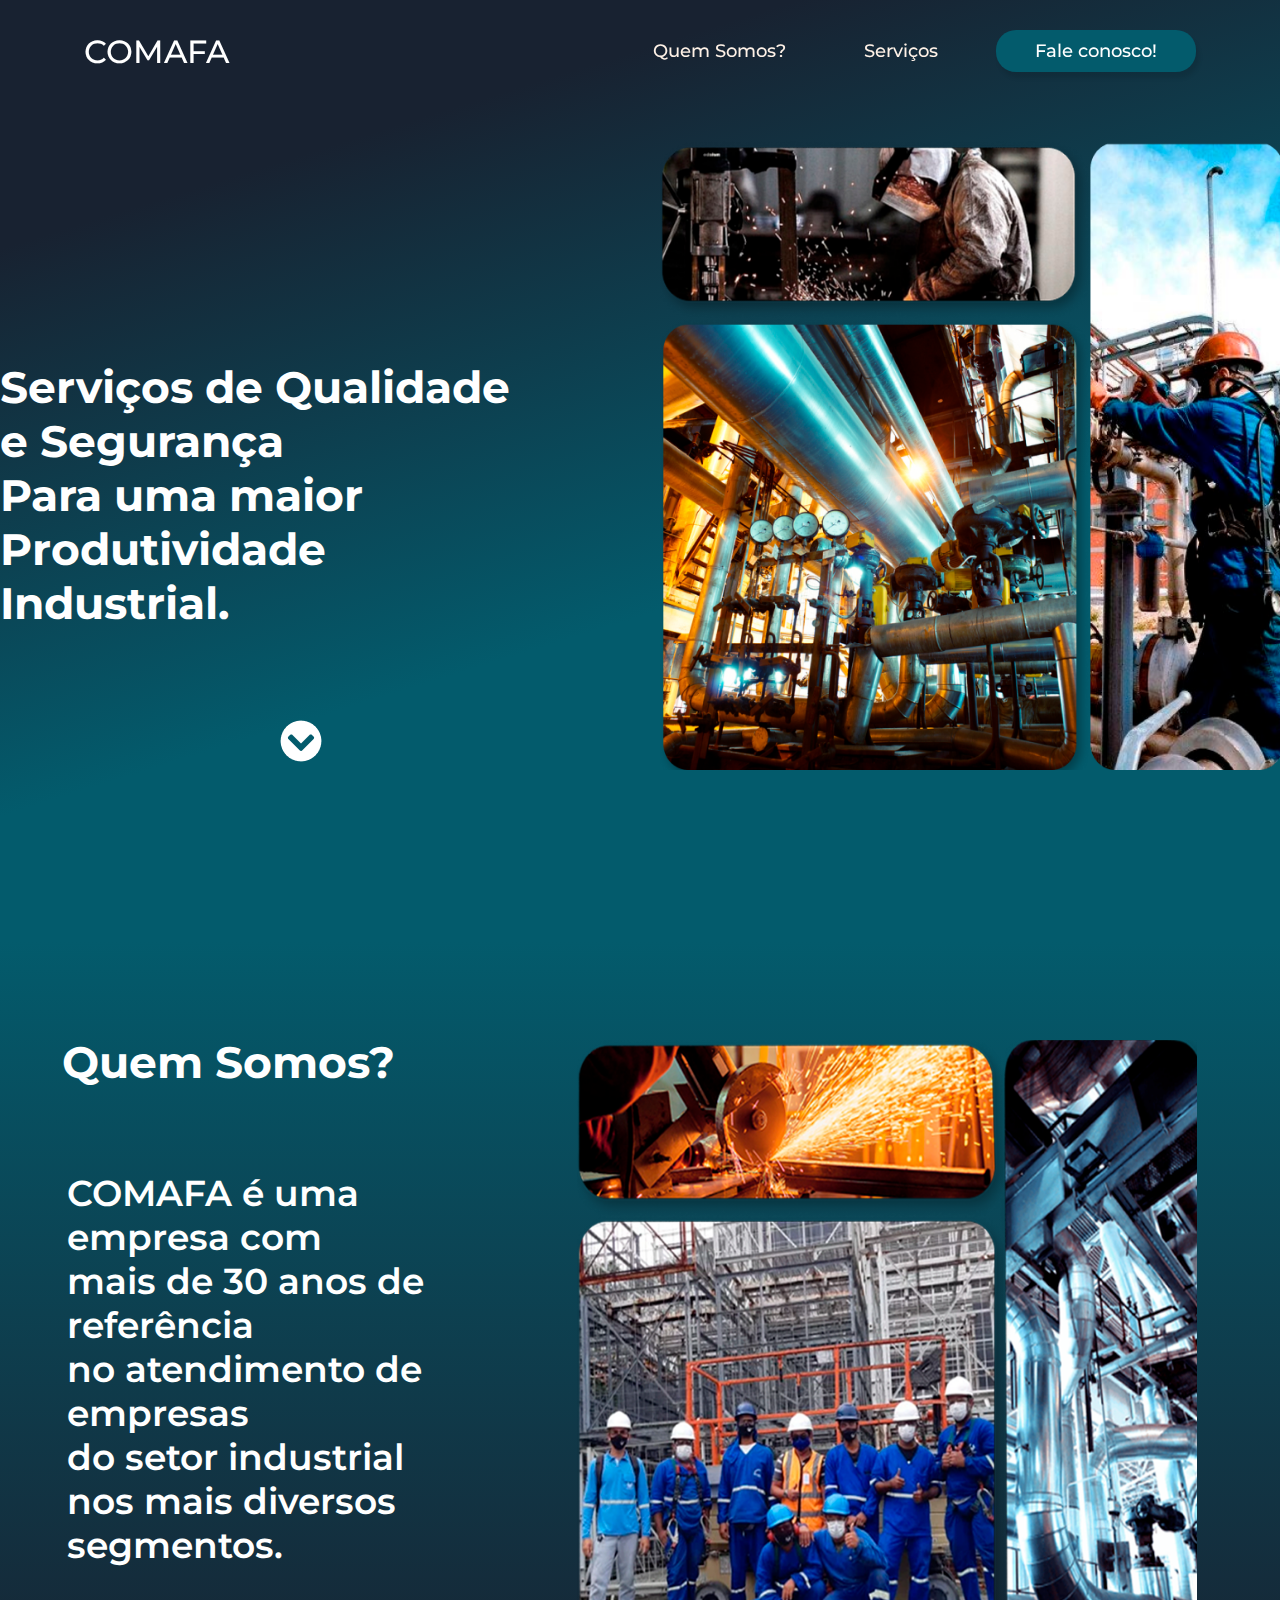
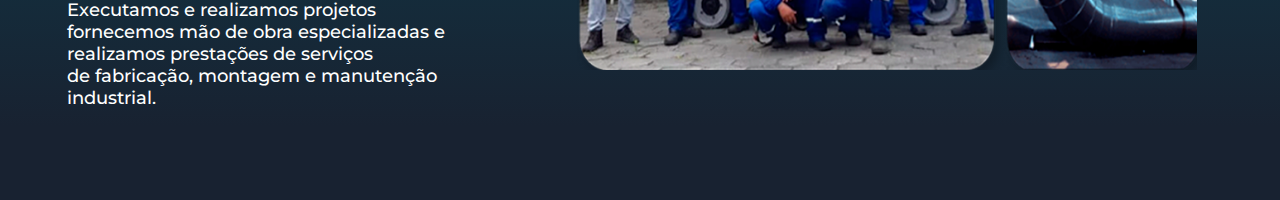
==== index.html @ ec09fdca "Commit Inicial" ====
<!DOCTYPE html>
<html lang="pt-Br">

<head>
  <title>COMAFA</title>
  <meta charset="utf-8">
  <link rel="apple-touch-icon" sizes="180x180" href="FOTO/apple-touch-icon.png">
  <link rel="icon" type="image/png" sizes="32x32" href="FOTO/favicon-32x32.png">
  <link rel="icon" type="image/png" sizes="16x16" href="FOTO/favicon-16x16.png">
  <link rel="manifest" href="FOTO/site.webmanifest">
  <meta charset="utf-8">
  <meta name="viewport" content="width=device-width, initial-scale=1">
  <link rel="stylesheet" type="text/css" href="style.css">
</head>

<body>
  <header class="cabecalho">
    <h2 class="cabecalho-nome">COMAFA</h2>
    <nav class="cabecalho-menu">
      <a class="cabecalho-menu-item">Quem Somos?</a>
      <a class="cabecalho-menu-item">Serviços</a>
      <a class="cabecalho-menu-item-conosco">Fale conosco!</a>
    </nav>
  </header>
  <main class="conteudo">

    <section class="conteudo-principal">

      <div class="conteudo-principal-escrito>">

        <h1 class="conteudo-principal-titulo">
          Serviços de Qualidade<br> e Segurança<br>Para uma maior<br>
          Produtividade Industrial.
        </h1>
          
          <a href="#section-02"><img class="botao" src="botão/chevron-circle-down-solid 1.png"/></a>

      </div>

      <img class="conteudo-principal-img" src="FOTO/banner/foto1.png" alt="...">
    
    </section>

    <section id="section-02">
     <div class="conteudo-principal-escrito">
       <h1 class="conteudo-principal-titulo2"> Quem Somos?</h1>
       <br>
       <h2 class="conteudo-pricipal-subtitulo"> COMAFA é uma empresa com <br>mais de 30 anos de referência<br> no atendimento de empresas 
         <br>do setor industrial nos mais diversos segmentos. </h2>
         
         <h3 class="conteudo-pricipal-subtitulo2">Executamos e realizamos projetos
          <br>fornecemos mão de obra especializadas e
          <br> realizamos prestações de serviços<br>
          de fabricação, montagem e manutenção industrial.</h3>
     </div>
       <img class="conteudo-principal-img2" src="FOTO/banner/foto2.png" alt="...">
    </section>

    <section>
      
    </section>

  </main>
</body>

</html>
---- style.css ----
@import url('https://fonts.googleapis.com/css2?family=Montserrat:wght@400;500;600;700&display=swap');

*{
    margin: 0;
    padding: 0;
    box-sizing: border-box;
    text-decoration: none;
}

body, html{
    font-size: 100%;
    scroll-behavior: smooth;
}

.cabecalho{
    width: 100%;
    display: flex;
    flex-direction: row;
    align-items: center;
    justify-content: space-between;
    padding: 20px 5%;
    position:fixed;
    white-space: nowrap;
    
}

.cabecalho-nome{
    font-family: 'Montserrat', sans-serif;
    color: #FFFFFF;
    font-weight: 500;
    font-size: 32px;
    padding: 10px 20px;
}

.cabecalho-menu{
    display: flex;
    gap: 38px;
    padding: 10px 20px;
}

.cabecalho-menu-item{
    font-family: 'Montserrat', sans-serif;
    color: #fff2e7;
    font-weight: 500;
    font-size: 18px;
    padding: 10px 20px;
}

.cabecalho-menu-item-conosco{
    font-family: 'Montserrat', sans-serif;
    color: #FFFFFF;
    font-weight: 500;
    font-size: 18px;
    text-align: center;
    border-radius: 20px;
    background-color: #035B6C;
    width: 200px;
    padding: 10px 20px;
    box-shadow: 3px 6px 4px rgba(0, 0, 0, 0.10);
}

/* .conteudo{
    margin-bottom: 48px;
} */

.conteudo-principal{
    display: flex;
    height: 100vh;
    flex-direction: row;
    justify-content: space-evenly;
    background: linear-gradient(162.69deg, #182231 19.14%, #035B6C 62.86%);
    background-size: cover;
}

.conteudo-principal-escrito{
    display: flex;
    height: 100vh;
    flex-direction: column;
    gap: 32px;
}

.conteudo-principal-titulo{
    font-family: 'Montserrat', sans-serif;
    font-weight: 700;
    font-size: 44px;
    color: #FFFFFF;
    margin-top: 40vh;
}

.conteudo-principal-titulo2{
    font-family: 'Montserrat', sans-serif;
    font-weight: 700;
    font-size: 44px;
    color: #FFFFFF;
    margin-top: 15vh;
    margin-left: 13%;
}

.conteudo-pricipal-subtitulo{
    font-family: 'Montserrat', sans-serif;
    font-weight: 600;
    font-size: 36px;
    color: #FFFFFF;
    margin-left: 14%;
}

.conteudo-pricipal-subtitulo2{
    font-family: 'Montserrat', sans-serif;
    font-weight: 500;
    font-size: 18px;
    color: #FFFFFF;
    margin-left: 14%;
}

.conteudo-principal-img{
    width: 80vh;
    height: 70vh;
    padding-left: 100px;
    margin-top: 140px;
}

.conteudo-principal-img2{
    width: 80vh;
    height: 70vh;
    padding-left: 100px;
    margin-top: 140px;
    margin-right: 6.5%;
}

.botao{
    width: 42px;
    height: 42px;
    margin: 10vh 50%;

}

#section-02{
    background: linear-gradient(180deg, #035B6C 4.58%, #182231 91.79%);
    background-repeat: no-repeat;
    background-size: cover;
    height: 100vh;
    display: flex;
    flex-direction: row;
    justify-content: space-between;
}



/* \\500
600

700
700\\ */
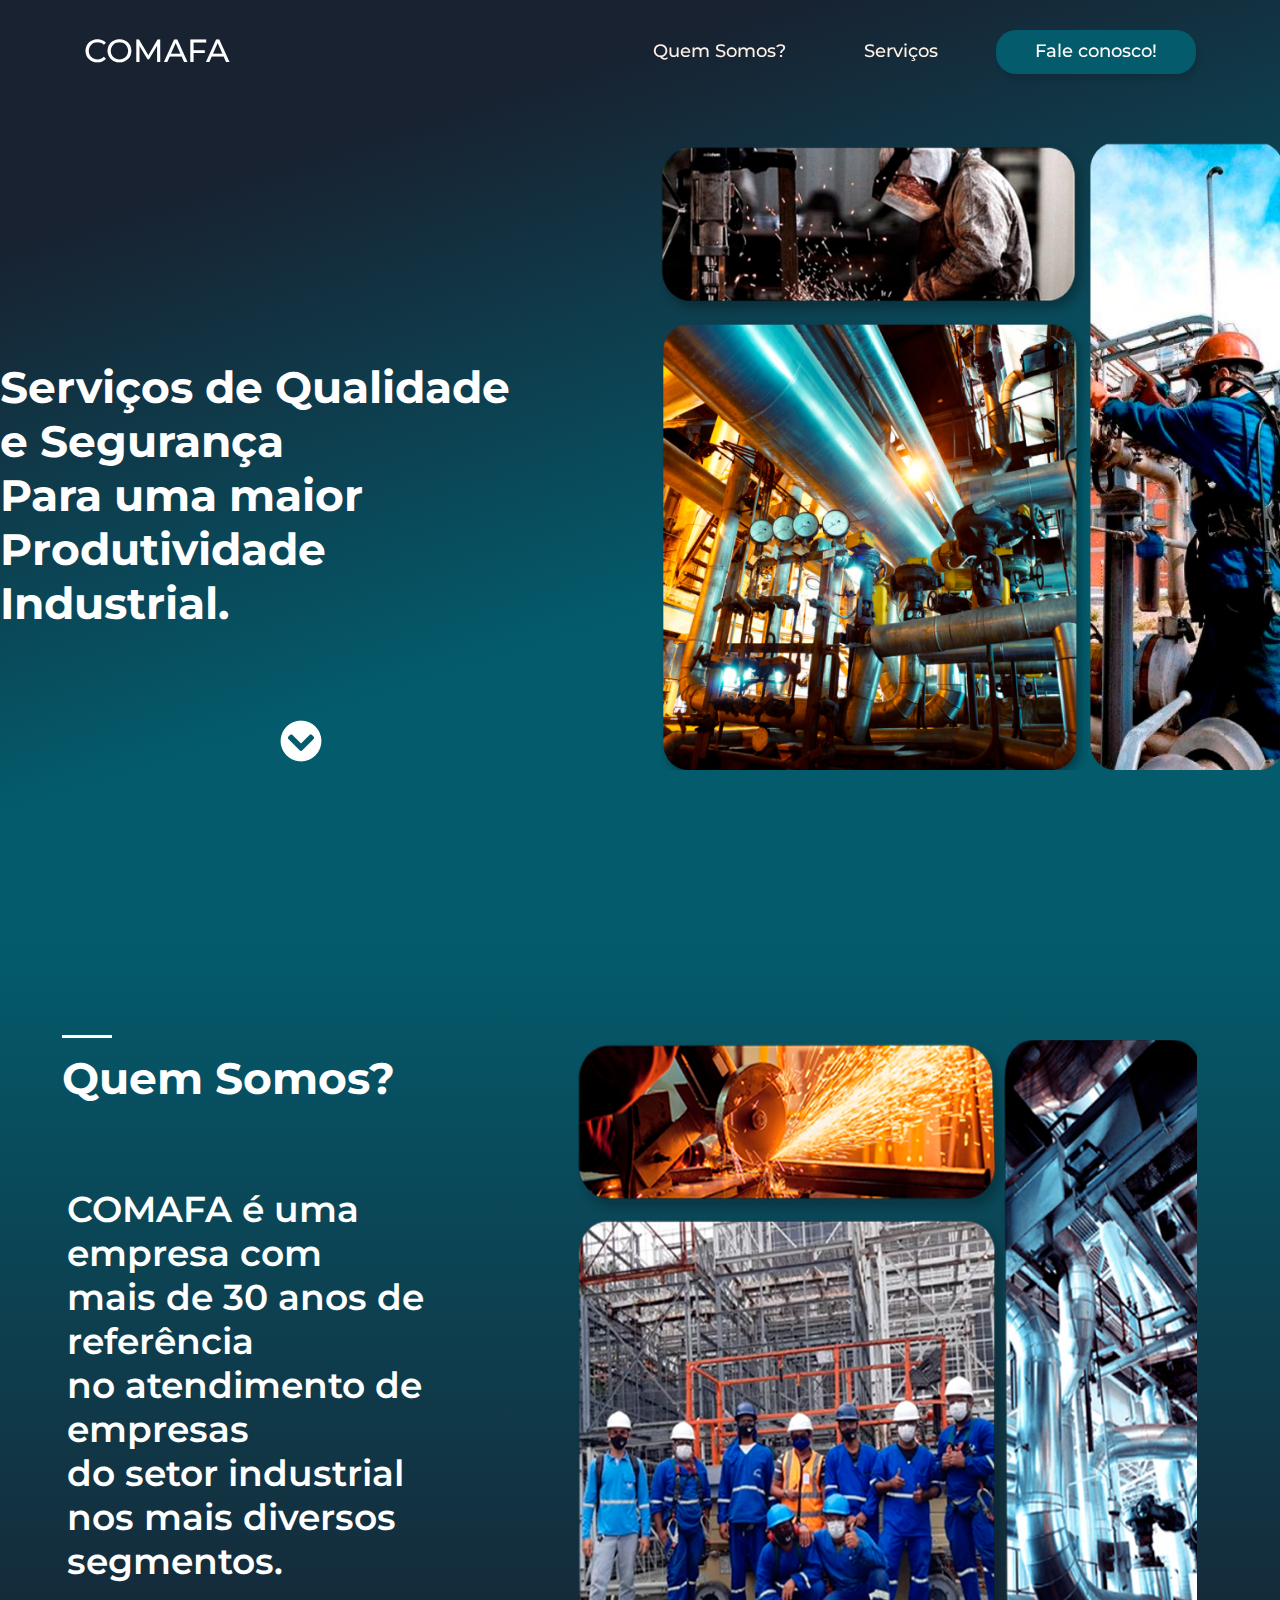
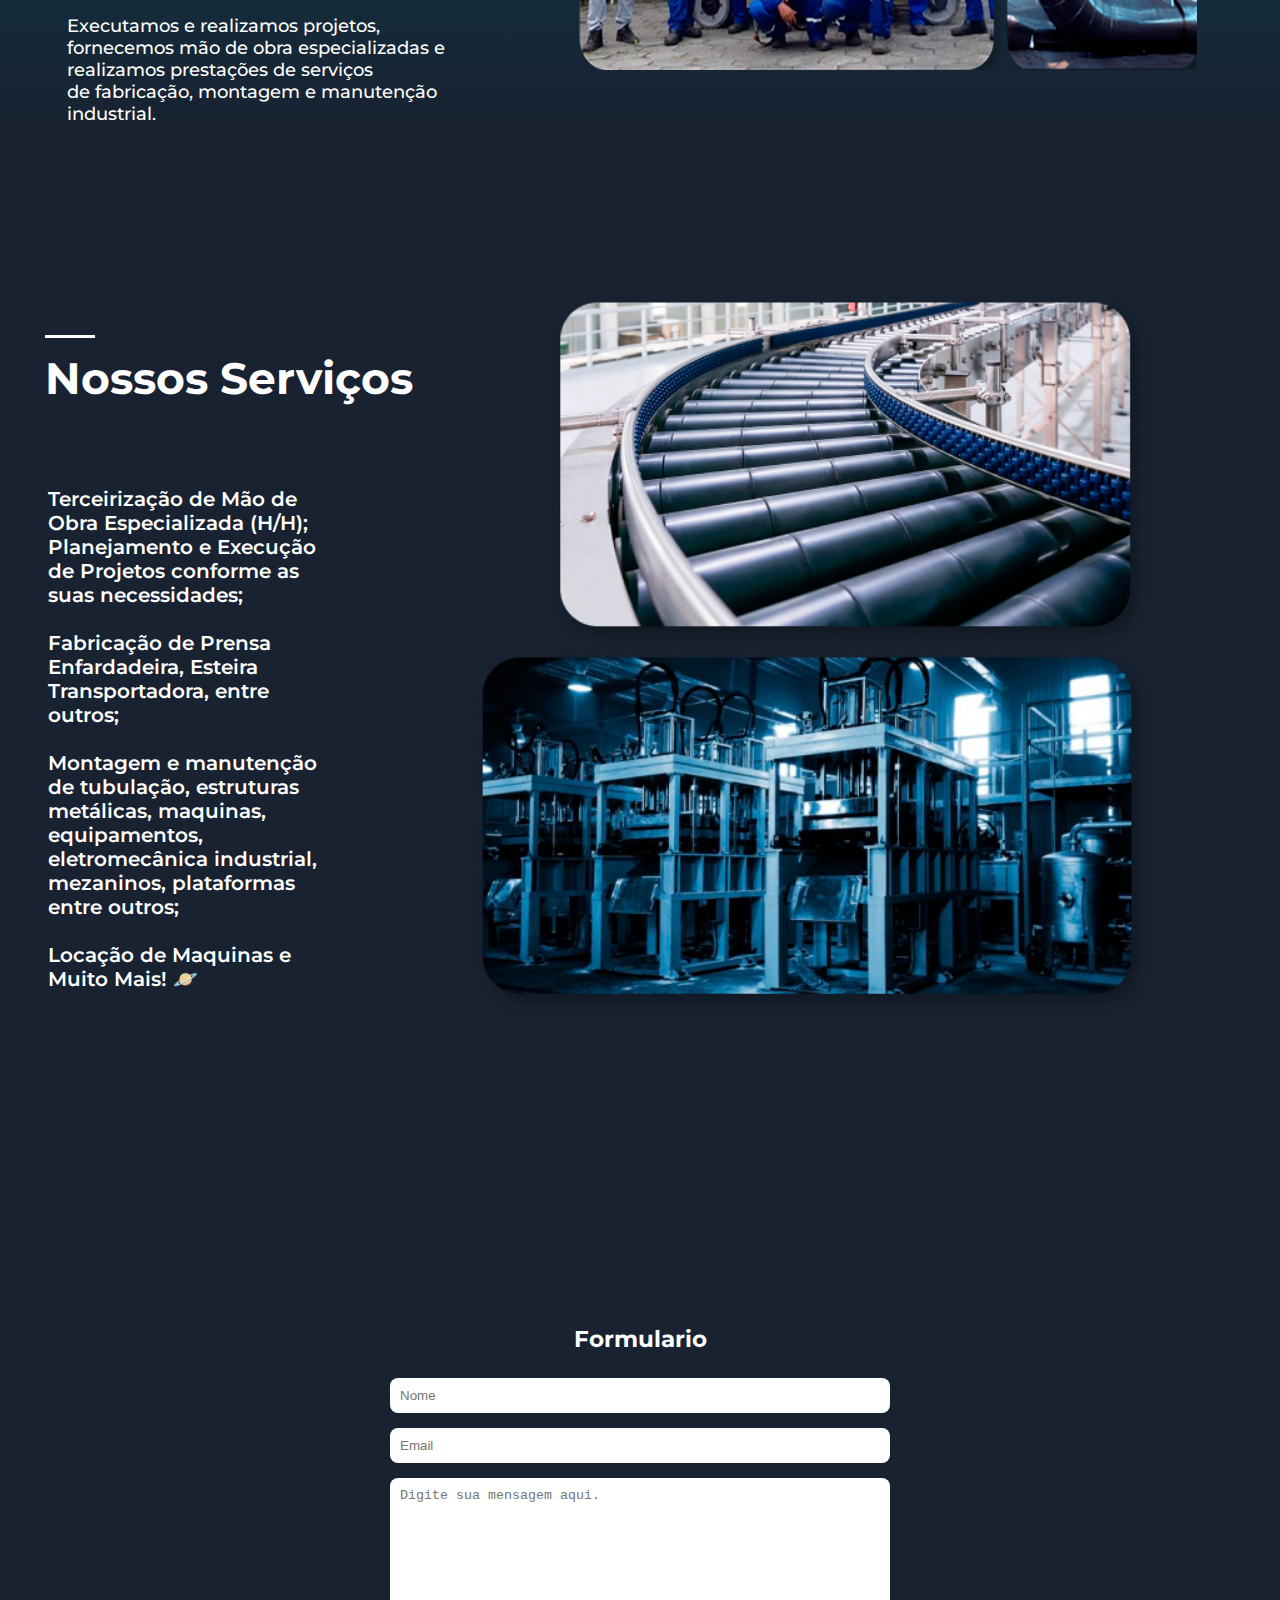
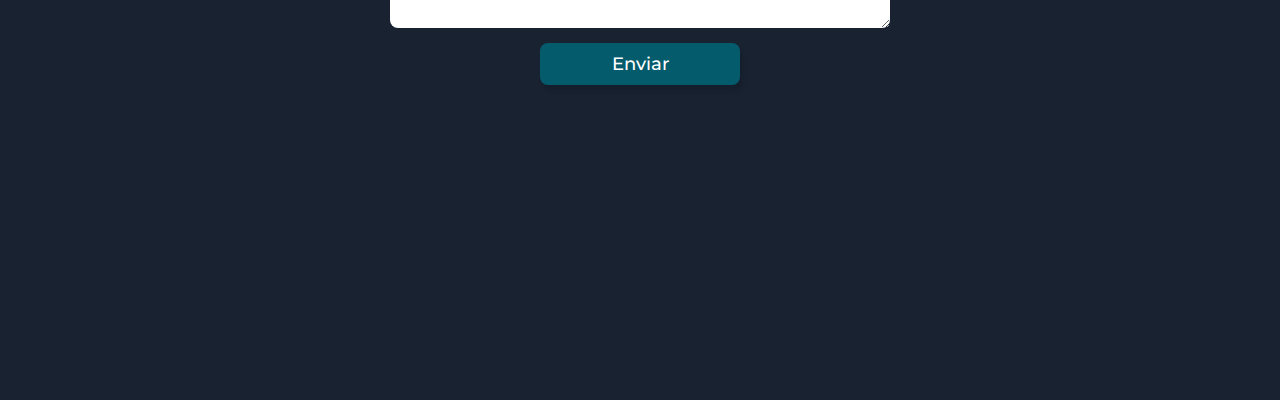
==== commit 66771023: "Botões Alterados" ====
--- a/index.html
+++ b/index.html
@@ -2,65 +2,93 @@
 <html lang="pt-Br">
 
 <head>
-  <title>COMAFA</title>
-  <meta charset="utf-8">
-  <link rel="apple-touch-icon" sizes="180x180" href="FOTO/apple-touch-icon.png">
-  <link rel="icon" type="image/png" sizes="32x32" href="FOTO/favicon-32x32.png">
-  <link rel="icon" type="image/png" sizes="16x16" href="FOTO/favicon-16x16.png">
-  <link rel="manifest" href="FOTO/site.webmanifest">
-  <meta charset="utf-8">
-  <meta name="viewport" content="width=device-width, initial-scale=1">
-  <link rel="stylesheet" type="text/css" href="style.css">
+    <title>COMAFA</title>
+    <meta charset="utf-8">
+    <link rel="apple-touch-icon" sizes="180x180" href="FOTO/apple-touch-icon.png">
+    <link rel="icon" type="image/png" sizes="32x32" href="FOTO/favicon-32x32.png">
+    <link rel="icon" type="image/png" sizes="16x16" href="FOTO/favicon-16x16.png">
+    <link rel="manifest" href="FOTO/site.webmanifest">
+    <meta charset="utf-8">
+    <meta name="viewport" content="width=device-width, initial-scale=1">
+    <link rel="stylesheet" type="text/css" href="style.css">
 </head>
 
 <body>
-  <header class="cabecalho">
-    <h2 class="cabecalho-nome">COMAFA</h2>
-    <nav class="cabecalho-menu">
-      <a class="cabecalho-menu-item">Quem Somos?</a>
-      <a class="cabecalho-menu-item">Serviços</a>
-      <a class="cabecalho-menu-item-conosco">Fale conosco!</a>
-    </nav>
-  </header>
-  <main class="conteudo">
+    <header class="cabecalho">
+        <a href="#conteudo-principal">
+            <h2 class="cabecalho-nome">COMAFA</h2>
+        </a>
+        <nav class="cabecalho-menu">
+            <a class="cabecalho-menu-item" href="#section-02">Quem Somos?</a>
+            <a class="cabecalho-menu-item" href="#section-03">Serviços</a>
+            <a class="cabecalho-menu-item-conosco" href="#section-04">Fale conosco!</a>
+        </nav>
+    </header>
+    <main class="conteudo">
 
-    <section class="conteudo-principal">
+        <section id="conteudo-principal">
 
-      <div class="conteudo-principal-escrito>">
+            <div class="conteudo-principal-escrito>">
 
-        <h1 class="conteudo-principal-titulo">
-          Serviços de Qualidade<br> e Segurança<br>Para uma maior<br>
-          Produtividade Industrial.
-        </h1>
-          
-          <a href="#section-02"><img class="botao" src="botão/chevron-circle-down-solid 1.png"/></a>
+                <h1 class="conteudo-principal-titulo">
+                    Serviços de Qualidade<br> e Segurança<br>Para uma maior<br> Produtividade Industrial.
+                </h1>
 
-      </div>
+                <a href="#section-02"><img class="botao" src="botão/chevron-circle-down-solid 1.png" /></a>
 
-      <img class="conteudo-principal-img" src="FOTO/banner/foto1.png" alt="...">
-    
-    </section>
+            </div>
 
-    <section id="section-02">
-     <div class="conteudo-principal-escrito">
-       <h1 class="conteudo-principal-titulo2"> Quem Somos?</h1>
-       <br>
-       <h2 class="conteudo-pricipal-subtitulo"> COMAFA é uma empresa com <br>mais de 30 anos de referência<br> no atendimento de empresas 
-         <br>do setor industrial nos mais diversos segmentos. </h2>
-         
-         <h3 class="conteudo-pricipal-subtitulo2">Executamos e realizamos projetos
-          <br>fornecemos mão de obra especializadas e
-          <br> realizamos prestações de serviços<br>
-          de fabricação, montagem e manutenção industrial.</h3>
-     </div>
-       <img class="conteudo-principal-img2" src="FOTO/banner/foto2.png" alt="...">
-    </section>
+            <img class="conteudo-principal-img" src="FOTO/banner/foto1.png" alt="...">
 
-    <section>
-      
-    </section>
+        </section>
 
-  </main>
+        <section id="section-02">
+            <div class="conteudo-principal-escrito">
+                <h1 class="conteudo-principal-titulo2"> Quem Somos?</h1>
+                <br>
+                <h2 class="conteudo-pricipal-subtitulo"> COMAFA é uma empresa com <br>mais de 30 anos de referência<br> no atendimento de empresas
+                    <br>do setor industrial nos mais diversos segmentos.
+                </h2>
+
+                <h3 class="conteudo-pricipal-subtitulo2">Executamos e realizamos projetos,
+                    <br>fornecemos mão de obra especializadas e
+                    <br> realizamos prestações de serviços<br> de fabricação, montagem e manutenção industrial.
+                </h3>
+
+                <!-- <a href="#section-03"><img class="botao" src="botão/chevron-circle-down-solid 1.png"  ></a> -->
+            </div>
+            <img class="conteudo-principal-img2" src="FOTO/banner/foto2.png" alt="...">
+        </section>
+
+        <section id="section-03">
+            <div class="conteudo-principal-escrito">
+                <h1 class="conteudo-principal-titulo2">Nossos Serviços</h1>
+                <br>
+                <h2 class="conteudo-principal-subtitulo3">Terceirização de Mão de Obra Especializada (H/H); Planejamento e Execução de Projetos conforme as suas necessidades;<br>
+                    <br> Fabricação de Prensa Enfardadeira, Esteira Transportadora, entre outros;<br>
+                    <br> Montagem e manutenção de tubulação, estruturas metálicas, maquinas, equipamentos, eletromecânica industrial, mezaninos, plataformas entre outros;<br>
+                    <br> Locação de Maquinas e Muito Mais! 🪐
+                </h2>
+            </div>
+            <img class="conteudo-principal-img3" src="FOTO/banner/foto3.png" alt="...">
+        </section>
+
+        <section id="section-04">
+
+            <div class="contato">
+                <h3 class="formu">Formulario</h3>
+                <form class="form" method="POST" action="/.email.php">
+                    <input class="field" name="name" placeholder="Nome">
+                    <input class="field" name="email" placeholder="Email">
+                    <textarea class="field" name="mesage" placeholder="Digite sua mensagem aqui."></textarea>
+                    <input class="field cabecalho-menu-item-conosco" style="align-self: center;" type="submit" value="Enviar">
+
+                </form>
+            </div>
+
+        </section>
+
+    </main>
 </body>
 
 </html>--- a/style.css
+++ b/style.css
@@ -1,52 +1,56 @@
 @import url('https://fonts.googleapis.com/css2?family=Montserrat:wght@400;500;600;700&display=swap');
-
-*{
+* {
     margin: 0;
     padding: 0;
     box-sizing: border-box;
     text-decoration: none;
 }
 
-body, html{
+body,
+html {
     font-size: 100%;
     scroll-behavior: smooth;
 }
 
-.cabecalho{
+.cabecalho {
     width: 100%;
     display: flex;
     flex-direction: row;
     align-items: center;
     justify-content: space-between;
     padding: 20px 5%;
-    position:fixed;
+    position: fixed;
     white-space: nowrap;
-    
-}
-
-.cabecalho-nome{
+}
+
+.cabecalho-nome {
     font-family: 'Montserrat', sans-serif;
     color: #FFFFFF;
     font-weight: 500;
     font-size: 32px;
     padding: 10px 20px;
-}
-
-.cabecalho-menu{
+    cursor: pointer;
+}
+
+.cabecalho-menu {
     display: flex;
     gap: 38px;
     padding: 10px 20px;
-}
-
-.cabecalho-menu-item{
+    cursor: pointer;
+}
+
+.cabecalho-menu-item {
     font-family: 'Montserrat', sans-serif;
     color: #fff2e7;
     font-weight: 500;
     font-size: 18px;
     padding: 10px 20px;
-}
-
-.cabecalho-menu-item-conosco{
+    transition: 0.3s ease 0s;
+    cursor: pointer;
+    text-decoration: none;
+}
+
+.cabecalho-menu-item-conosco {
     font-family: 'Montserrat', sans-serif;
     color: #FFFFFF;
     font-weight: 500;
@@ -56,14 +60,43 @@
     background-color: #035B6C;
     width: 200px;
     padding: 10px 20px;
-    box-shadow: 3px 6px 4px rgba(0, 0, 0, 0.10);
-}
-
-/* .conteudo{
-    margin-bottom: 48px;
-} */
-
-.conteudo-principal{
+    box-shadow: 3px 6px 4px rgba(0, 0, 0, 0.1);
+    transition: all .35s ease;
+}
+
+.cabecalho-menu-item-conosco:hover {
+    background-color: #2e778d;
+    box-shadow: 3px 0px 4px rgba(255, 255, 255, 0.1);
+    transition: 0.3s ease 0s;
+}
+
+.cabecalho-menu-item::after {
+    content: '';
+    width: 0px;
+    height: 1.5px;
+    display: block;
+    background: #f5f5f5;
+    transition: 300ms;
+}
+
+.cabecalho-menu-item:hover::after {
+    width: 100%;
+}
+
+.cabecalho-nome::after {
+    content: '';
+    width: 0px;
+    height: 2px;
+    display: block;
+    background: #f5f5f5;
+    transition: 300ms;
+}
+
+.cabecalho-nome:hover::after {
+    width: 100%;
+}
+
+#conteudo-principal {
     display: flex;
     height: 100vh;
     flex-direction: row;
@@ -72,14 +105,14 @@
     background-size: cover;
 }
 
-.conteudo-principal-escrito{
+.conteudo-principal-escrito {
     display: flex;
     height: 100vh;
     flex-direction: column;
     gap: 32px;
 }
 
-.conteudo-principal-titulo{
+.conteudo-principal-titulo {
     font-family: 'Montserrat', sans-serif;
     font-weight: 700;
     font-size: 44px;
@@ -87,16 +120,20 @@
     margin-top: 40vh;
 }
 
-.conteudo-principal-titulo2{
+.conteudo-principal-titulo2 {
     font-family: 'Montserrat', sans-serif;
     font-weight: 700;
     font-size: 44px;
     color: #FFFFFF;
     margin-top: 15vh;
     margin-left: 13%;
-}
-
-.conteudo-pricipal-subtitulo{
+    border-top: 3.5px solid #FFFFFF;
+    width: 50px;
+    white-space: nowrap;
+    padding-top: 13px;
+}
+
+.conteudo-pricipal-subtitulo {
     font-family: 'Montserrat', sans-serif;
     font-weight: 600;
     font-size: 36px;
@@ -104,7 +141,7 @@
     margin-left: 14%;
 }
 
-.conteudo-pricipal-subtitulo2{
+.conteudo-pricipal-subtitulo2 {
     font-family: 'Montserrat', sans-serif;
     font-weight: 500;
     font-size: 18px;
@@ -112,14 +149,14 @@
     margin-left: 14%;
 }
 
-.conteudo-principal-img{
+.conteudo-principal-img {
     width: 80vh;
     height: 70vh;
     padding-left: 100px;
     margin-top: 140px;
 }
 
-.conteudo-principal-img2{
+.conteudo-principal-img2 {
     width: 80vh;
     height: 70vh;
     padding-left: 100px;
@@ -127,14 +164,13 @@
     margin-right: 6.5%;
 }
 
-.botao{
+.botao {
     width: 42px;
     height: 42px;
     margin: 10vh 50%;
-
-}
-
-#section-02{
+}
+
+#section-02 {
     background: linear-gradient(180deg, #035B6C 4.58%, #182231 91.79%);
     background-repeat: no-repeat;
     background-size: cover;
@@ -144,10 +180,78 @@
     justify-content: space-between;
 }
 
-
-
-/* \\500
-600
-
-700
-700\\ */
+#section-03 {
+    background-color: #182231;
+    background-repeat: no-repeat;
+    background-size: cover;
+    height: 100vh;
+    display: flex;
+    flex-direction: row;
+    justify-content: space-between;
+}
+
+.conteudo-principal-img3 {
+    display: flex;
+}
+
+.conteudo-principal-subtitulo3 {
+    font-family: 'Montserrat', sans-serif;
+    font-weight: 600;
+    font-size: 20px;
+    color: #FFFFFF;
+    margin-left: 14%;
+    gap: px;
+}
+
+#section-04 {
+    height: 100vh;
+    font-family: 'Montserrat', sans-serif;
+    font-weight: 600;
+    font-size: 20px;
+    color: #FFFFFF;
+    background-color: #182231;
+    background-repeat: no-repeat;
+    background-size: cover;
+    display: flex;
+    justify-content: center;
+    padding: 150px;
+}
+
+.contato {
+    width: 100%;
+    max-width: 500px;
+    margin: 5% 0px;
+}
+
+.formu {
+    display: flex;
+    justify-content: center;
+    padding: 5% 0px;
+}
+
+.form {
+    display: flex;
+    flex-direction: column;
+}
+
+.field {
+    padding: 10px;
+    margin-bottom: 15px;
+    border: none;
+    /*1px solid #DDD; */
+    border-radius: 8px;
+    font-family: 'Montserrat', sans-serif 16px;
+}
+
+textarea {
+    height: 150px;
+    border: 1px solid #DDD;
+    border-radius: 5px;
+    font-family: 'Montserrat', sans-serif 16px;
+}
+
+@media screen and (max-width: 1600mpx) {}
+
+@media screen and (max-width: 600px) {}
+
+@media screen and (max-width: 400px) {}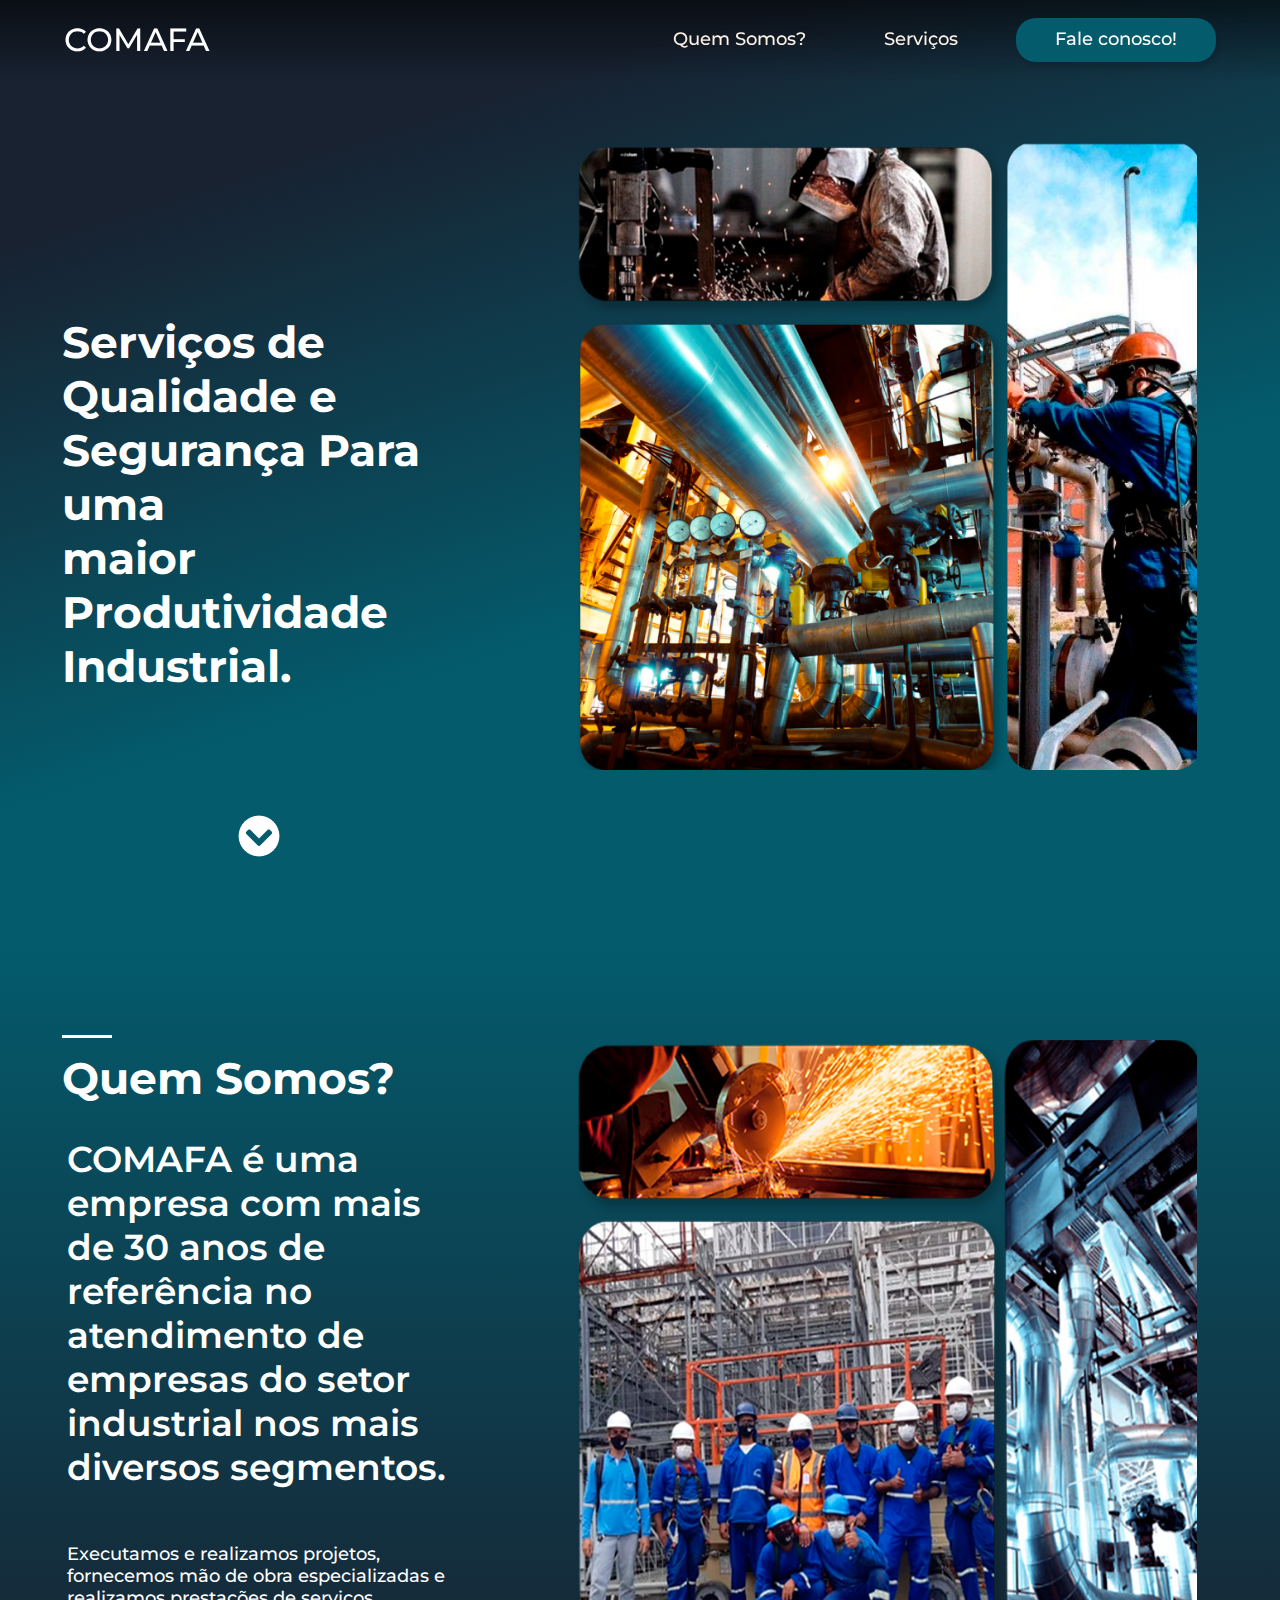
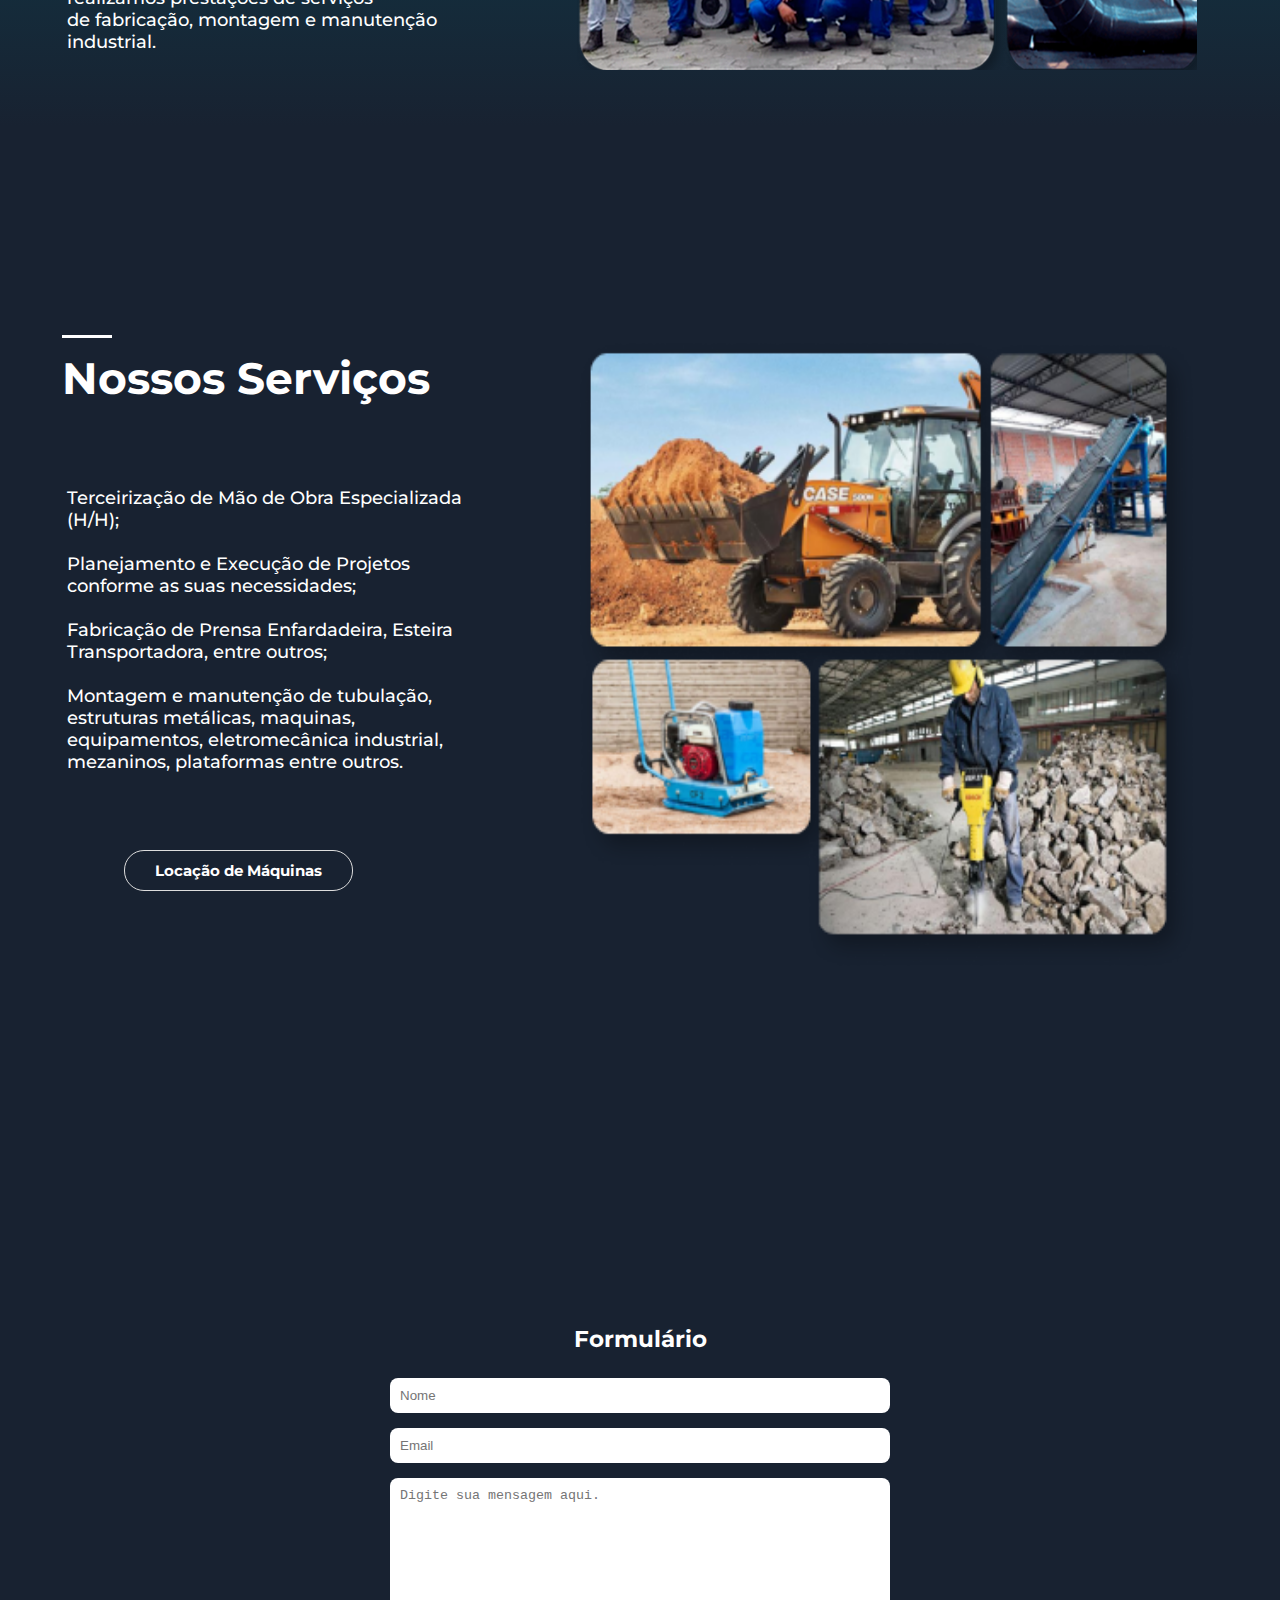
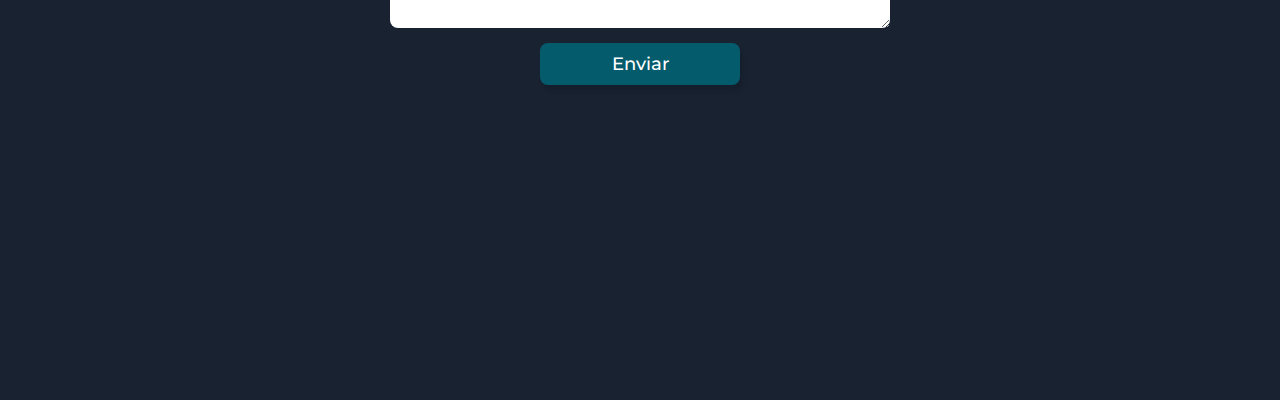
==== commit cf0cb4de: "adesão de parte da responsividade" ====
--- a/index.html
+++ b/index.html
@@ -22,66 +22,99 @@
             <a class="cabecalho-menu-item" href="#section-02">Quem Somos?</a>
             <a class="cabecalho-menu-item" href="#section-03">Serviços</a>
             <a class="cabecalho-menu-item-conosco" href="#section-04">Fale conosco!</a>
+
+            <div id="mySidenav" class="sidenav">
+                <a href="javascript:void(0)" class="closebtn" onclick="closeNav()">&times;</a>
+                <a href="#section-02" onclick="closeNav()">Quem Somos?</a>
+                <a href="#section-03" onclick="closeNav()">Serviços</a>
+                <a href="#" onclick="closeNav()">Clientes</a>
+                <a href="#section-04" onclick="closeNav()">Fale conosco!</a>
+            </div>
+
+            <div id="main">
+                <span style="font-size:30px;cursor:pointer" onclick="openNav()"><img src="FOTO/Menu-Icon.png" /></span>
+            </div>
+
+            <script>
+                function openNav() {
+                    document.getElementById("mySidenav").style.width = "250px";
+                    document.getElementById("main").style.marginRight = "0px";
+                }
+
+                function closeNav() {
+                    document.getElementById("mySidenav").style.width = "0";
+                    document.getElementById("main").style.marginRight = "0";
+                }
+            </script>
+
         </nav>
     </header>
     <main class="conteudo">
 
         <section id="conteudo-principal">
 
-            <div class="conteudo-principal-escrito>">
+            <div class="conteudo-principal-escrito">
 
-                <h1 class="conteudo-principal-titulo">
-                    Serviços de Qualidade<br> e Segurança<br>Para uma maior<br> Produtividade Industrial.
+                <h1 class="conteudo-principal-titulo ">
+                    Serviços de Qualidade e<br>Segurança Para uma<br>maior Produtividade Industrial.
                 </h1>
 
                 <a href="#section-02"><img class="botao" src="botão/chevron-circle-down-solid 1.png" /></a>
 
             </div>
 
-            <img class="conteudo-principal-img" src="FOTO/banner/foto1.png" alt="...">
+            <img class="conteudo-principal-img2" src="FOTO/banner/foto1.png" alt="...">
 
         </section>
 
         <section id="section-02">
             <div class="conteudo-principal-escrito">
-                <h1 class="conteudo-principal-titulo2"> Quem Somos?</h1>
-                <br>
-                <h2 class="conteudo-pricipal-subtitulo"> COMAFA é uma empresa com <br>mais de 30 anos de referência<br> no atendimento de empresas
-                    <br>do setor industrial nos mais diversos segmentos.
+
+                <h1 class="conteudo-principal-titulo conteudo-principal-titulo2"> Quem Somos?</h1>
+                
+                <h2 class="conteudo-pricipal-subtitulo"> COMAFA é uma empresa com mais de 30 anos de referência
+                    no atendimento de empresas
+                    do setor industrial nos mais diversos segmentos.
                 </h2>
 
-                <h3 class="conteudo-pricipal-subtitulo2">Executamos e realizamos projetos,
+                <h3 class="conteudo-pricipal-subtitulo2"><br>Executamos e realizamos projetos,
                     <br>fornecemos mão de obra especializadas e
                     <br> realizamos prestações de serviços<br> de fabricação, montagem e manutenção industrial.
                 </h3>
 
-                <!-- <a href="#section-03"><img class="botao" src="botão/chevron-circle-down-solid 1.png"  ></a> -->
             </div>
+
             <img class="conteudo-principal-img2" src="FOTO/banner/foto2.png" alt="...">
+
         </section>
 
         <section id="section-03">
             <div class="conteudo-principal-escrito">
-                <h1 class="conteudo-principal-titulo2">Nossos Serviços</h1>
+                <h1 class="conteudo-principal-titulo conteudo-principal-titulo2">Nossos Serviços</h1>
                 <br>
-                <h2 class="conteudo-principal-subtitulo3">Terceirização de Mão de Obra Especializada (H/H); Planejamento e Execução de Projetos conforme as suas necessidades;<br>
+                <h2 class="conteudo-pricipal-subtitulo2">Terceirização de Mão de Obra Especializada (H/H);<br>
+                    <br>Planejamento e Execução de Projetos conforme as suas necessidades;<br>
                     <br> Fabricação de Prensa Enfardadeira, Esteira Transportadora, entre outros;<br>
-                    <br> Montagem e manutenção de tubulação, estruturas metálicas, maquinas, equipamentos, eletromecânica industrial, mezaninos, plataformas entre outros;<br>
-                    <br> Locação de Maquinas e Muito Mais! 🪐
+                    <br> Montagem e manutenção de tubulação, estruturas metálicas, maquinas, equipamentos,
+                    eletromecânica industrial, mezaninos, plataformas entre outros.
                 </h2>
+
+                <a href="" class="botao-locacao"><h2>Locação de Máquinas</h2></a>
+
             </div>
-            <img class="conteudo-principal-img3" src="FOTO/banner/foto3.png" alt="...">
+            <img class="conteudo-principal-img3" src="FOTO/banner/foto4.png" alt="...">
         </section>
 
         <section id="section-04">
 
             <div class="contato">
-                <h3 class="formu">Formulario</h3>
+                <h3 class="formu">Formulário</h3>
                 <form class="form" method="POST" action="/.email.php">
                     <input class="field" name="name" placeholder="Nome">
                     <input class="field" name="email" placeholder="Email">
                     <textarea class="field" name="mesage" placeholder="Digite sua mensagem aqui."></textarea>
-                    <input class="field cabecalho-menu-item-conosco" style="align-self: center;" type="submit" value="Enviar">
+                    <input class="field cabecalho-menu-item-conosco" style="align-self: center; display: block;" type="submit"
+                        value="Enviar">
 
                 </form>
             </div>
--- a/style.css
+++ b/style.css
@@ -1,4 +1,5 @@
 @import url('https://fonts.googleapis.com/css2?family=Montserrat:wght@400;500;600;700&display=swap');
+
 * {
     margin: 0;
     padding: 0;
@@ -14,13 +15,16 @@
 
 .cabecalho {
     width: 100%;
+    height: 80px;
     display: flex;
     flex-direction: row;
     align-items: center;
     justify-content: space-between;
-    padding: 20px 5%;
+    padding: 0px 5%;
     position: fixed;
     white-space: nowrap;
+    backdrop-filter: blur(1.5px);
+    background: linear-gradient(rgba(0, 0, 0, 0.555), rgba(0, 0, 0, 0));
 }
 
 .cabecalho-nome {
@@ -28,230 +32,464 @@
     color: #FFFFFF;
     font-weight: 500;
     font-size: 32px;
-    padding: 10px 20px;
     cursor: pointer;
 }
 
-.cabecalho-menu {
-    display: flex;
-    gap: 38px;
-    padding: 10px 20px;
-    cursor: pointer;
+@media screen and (max-width: 1600px) {
+
+    #main, .sidenav {
+        display: none;
+    }
+
+    .cabecalho-menu {
+        display: flex;
+        gap: 38px;
+        padding: 10px 0px;
+        cursor: pointer;
+    }
+
+    .cabecalho-menu-item {
+        font-family: 'Montserrat', sans-serif;
+        color: #fff2e7;
+        font-weight: 500;
+        font-size: 18px;
+        padding: 10px 20px;
+        transition: 0.3s ease 0s;
+        cursor: pointer;
+        text-decoration: none;
+    }
+
+    .cabecalho-menu-item-conosco {
+        font-family: 'Montserrat', sans-serif;
+        color: #FFFFFF;
+        font-weight: 500;
+        font-size: 18px;
+        text-align: center;
+        border-radius: 20px;
+        background-color: #035B6C;
+        width: 200px;
+        padding: 10px 20px;
+        box-shadow: 3px 6px 4px rgba(0, 0, 0, 0.1);
+        transition: all .35s ease;
+    }
+
+    .cabecalho-menu-item-conosco:hover {
+        background-color: #2e778d;
+        box-shadow: 3px 0px 4px rgba(255, 255, 255, 0.1);
+        transition: 0.3s ease 0s;
+    }
+
+    .cabecalho-menu-item::after {
+        content: '';
+        width: 0px;
+        height: 1.5px;
+        display: block;
+        background: #f5f5f5;
+        transition: 300ms;
+    }
+
+    .cabecalho-menu-item:hover::after {
+        width: 100%;
+    }
+
+    .cabecalho-nome::after {
+        content: '';
+        width: 0px;
+        height: 2px;
+        display: block;
+        background: #f5f5f5;
+        transition: 300ms;
+    }
+
+    .cabecalho-nome:hover::after {
+        width: 100%;
+    }
+
+    #conteudo-principal {
+        display: flex;
+        height: 100vh;
+        flex-direction: row;
+        justify-content: space-evenly;
+        background: linear-gradient(162.69deg, #182231 19.14%, #035B6C 62.86%);
+        background-size: cover;
+    }
+
+    .conteudo-principal-escrito {
+        display: flex;
+        height: 100vh;
+        flex-direction: column;
+        gap: 32px;
+    }
+
+    .conteudo-principal-titulo {
+        font-family: 'Montserrat', sans-serif;
+        font-weight: 700;
+        font-size: 44px;
+        color: #FFFFFF;
+        margin-top: 35vh;
+        margin-left: 13%;
+    }
+
+    .conteudo-principal-titulo2 {
+        font-family: 'Montserrat', sans-serif;
+        font-weight: 700;
+        font-size: 44px;
+        color: #FFFFFF;
+        margin-top: 15vh;
+        margin-left: 13%;
+        border-top: 3.5px solid #FFFFFF;
+        width: 50px;
+        white-space: nowrap;
+        padding-top: 13px;
+    }
+
+    .conteudo-pricipal-subtitulo {
+        font-family: 'Montserrat', sans-serif;
+        font-weight: 600;
+        font-size: 36px;
+        color: #FFFFFF;
+        margin-left: 14%;
+    }
+
+    .conteudo-pricipal-subtitulo2 {
+        font-family: 'Montserrat', sans-serif;
+        font-weight: 500;
+        font-size: 18px;
+        color: #FFFFFF;
+        margin-left: 14%;
+    }
+
+    .conteudo-principal-img {
+        width: 80vh;
+        height: 70vh;
+        padding-left: 100px;
+        margin-top: 140px;
+    }
+
+    .conteudo-principal-img2 {
+        width: 80vh;
+        height: 70vh;
+        padding-left: 100px;
+        margin-top: 140px;
+        margin-right: 6.5%;
+    }
+
+    .botao {
+        width: 42px;
+        height: 42px;
+        margin: 10vh 50%;
+    }
+
+    .botao-locacao{
+        width: auto;
+        margin: 5vh;
+        font-family: 'Montserrat', sans-serif;
+        font-weight: 500;
+        font-size: 10px;
+        color: #FFFFFF;
+        white-space: nowrap;
+        align-self: center;
+        text-align: center;
+        border-radius: 20px;
+        border-color: #035B6C;
+        padding: 10px 30px;
+        border: 1px solid #DDD;
+    }
+
+    #section-02 {
+        background: linear-gradient(180deg, #035B6C 4.58%, #182231 91.79%);
+        background-repeat: no-repeat;
+        background-size: cover;
+        height: 100vh;
+        display: flex;
+        flex-direction: row;
+        justify-content: space-between;
+    }
+
+    #section-03 {
+        background-color: #182231;
+        background-repeat: no-repeat;
+        background-size: cover;
+        height: 100vh;
+        display: flex;
+        flex-direction: row;
+        justify-content: space-between;
+    }
+
+    .conteudo-principal-img3 {
+        width: 80vh;
+        height: 70vh;
+        padding-left: 100px;
+        margin-top: 140px;
+        margin-right: 6.5%;
+    }
+
+    .conteudo-principal-subtitulo3 {
+        font-family: 'Montserrat', sans-serif;
+        font-weight: 600;
+        font-size: 20px;
+        color: #FFFFFF;
+        margin-left: 14%;
+        gap: px;
+    }
+
+    #section-04 {
+        height: 100vh;
+        font-family: 'Montserrat', sans-serif;
+        font-weight: 600;
+        font-size: 20px;
+        color: #FFFFFF;
+        background-color: #182231;
+        background-repeat: no-repeat;
+        background-size: cover;
+        display: flex;
+        justify-content: center;
+        padding: 150px;
+    }
+
+    .contato {
+        width: 100%;
+        max-width: 500px;
+        margin: 5% 0px;
+    }
+
+    .formu {
+        display: flex;
+        justify-content: center;
+        padding: 5% 0px;
+    }
+
+    .form {
+        display: flex;
+        flex-direction: column;
+    }
+
+    .field {
+        padding: 10px;
+        margin-bottom: 15px;
+        border: none;
+        border-radius: 8px;
+        font-family: 'Montserrat', sans-serif 16px;
+    }
+
+    textarea {
+        height: 150px;
+        border: 1px solid #DDD;
+        border-radius: 5px;
+        font-family: 'Montserrat', sans-serif 16px;
+    }
+
 }
 
-.cabecalho-menu-item {
-    font-family: 'Montserrat', sans-serif;
-    color: #fff2e7;
-    font-weight: 500;
-    font-size: 18px;
-    padding: 10px 20px;
-    transition: 0.3s ease 0s;
-    cursor: pointer;
-    text-decoration: none;
-}
-
-.cabecalho-menu-item-conosco {
-    font-family: 'Montserrat', sans-serif;
-    color: #FFFFFF;
-    font-weight: 500;
-    font-size: 18px;
-    text-align: center;
-    border-radius: 20px;
-    background-color: #035B6C;
-    width: 200px;
-    padding: 10px 20px;
-    box-shadow: 3px 6px 4px rgba(0, 0, 0, 0.1);
-    transition: all .35s ease;
-}
-
-.cabecalho-menu-item-conosco:hover {
-    background-color: #2e778d;
-    box-shadow: 3px 0px 4px rgba(255, 255, 255, 0.1);
-    transition: 0.3s ease 0s;
-}
-
-.cabecalho-menu-item::after {
-    content: '';
-    width: 0px;
-    height: 1.5px;
-    display: block;
-    background: #f5f5f5;
-    transition: 300ms;
-}
-
-.cabecalho-menu-item:hover::after {
-    width: 100%;
-}
-
-.cabecalho-nome::after {
-    content: '';
-    width: 0px;
-    height: 2px;
-    display: block;
-    background: #f5f5f5;
-    transition: 300ms;
-}
-
-.cabecalho-nome:hover::after {
-    width: 100%;
-}
-
-#conteudo-principal {
-    display: flex;
-    height: 100vh;
-    flex-direction: row;
-    justify-content: space-evenly;
-    background: linear-gradient(162.69deg, #182231 19.14%, #035B6C 62.86%);
-    background-size: cover;
-}
-
-.conteudo-principal-escrito {
-    display: flex;
-    height: 100vh;
-    flex-direction: column;
-    gap: 32px;
-}
-
-.conteudo-principal-titulo {
-    font-family: 'Montserrat', sans-serif;
-    font-weight: 700;
-    font-size: 44px;
-    color: #FFFFFF;
-    margin-top: 40vh;
-}
-
-.conteudo-principal-titulo2 {
-    font-family: 'Montserrat', sans-serif;
-    font-weight: 700;
-    font-size: 44px;
-    color: #FFFFFF;
-    margin-top: 15vh;
-    margin-left: 13%;
-    border-top: 3.5px solid #FFFFFF;
-    width: 50px;
-    white-space: nowrap;
-    padding-top: 13px;
-}
-
-.conteudo-pricipal-subtitulo {
-    font-family: 'Montserrat', sans-serif;
-    font-weight: 600;
-    font-size: 36px;
-    color: #FFFFFF;
-    margin-left: 14%;
-}
-
-.conteudo-pricipal-subtitulo2 {
-    font-family: 'Montserrat', sans-serif;
-    font-weight: 500;
-    font-size: 18px;
-    color: #FFFFFF;
-    margin-left: 14%;
-}
-
-.conteudo-principal-img {
-    width: 80vh;
-    height: 70vh;
-    padding-left: 100px;
-    margin-top: 140px;
-}
-
-.conteudo-principal-img2 {
-    width: 80vh;
-    height: 70vh;
-    padding-left: 100px;
-    margin-top: 140px;
-    margin-right: 6.5%;
-}
-
-.botao {
-    width: 42px;
-    height: 42px;
-    margin: 10vh 50%;
-}
-
-#section-02 {
-    background: linear-gradient(180deg, #035B6C 4.58%, #182231 91.79%);
-    background-repeat: no-repeat;
-    background-size: cover;
-    height: 100vh;
-    display: flex;
-    flex-direction: row;
-    justify-content: space-between;
-}
-
-#section-03 {
-    background-color: #182231;
-    background-repeat: no-repeat;
-    background-size: cover;
-    height: 100vh;
-    display: flex;
-    flex-direction: row;
-    justify-content: space-between;
-}
-
-.conteudo-principal-img3 {
-    display: flex;
-}
-
-.conteudo-principal-subtitulo3 {
-    font-family: 'Montserrat', sans-serif;
-    font-weight: 600;
-    font-size: 20px;
-    color: #FFFFFF;
-    margin-left: 14%;
-    gap: px;
-}
-
-#section-04 {
-    height: 100vh;
-    font-family: 'Montserrat', sans-serif;
-    font-weight: 600;
-    font-size: 20px;
-    color: #FFFFFF;
-    background-color: #182231;
-    background-repeat: no-repeat;
-    background-size: cover;
-    display: flex;
-    justify-content: center;
-    padding: 150px;
-}
-
-.contato {
-    width: 100%;
-    max-width: 500px;
-    margin: 5% 0px;
-}
-
-.formu {
-    display: flex;
-    justify-content: center;
-    padding: 5% 0px;
-}
-
-.form {
-    display: flex;
-    flex-direction: column;
-}
-
-.field {
-    padding: 10px;
-    margin-bottom: 15px;
-    border: none;
-    /*1px solid #DDD; */
-    border-radius: 8px;
-    font-family: 'Montserrat', sans-serif 16px;
-}
-
-textarea {
-    height: 150px;
-    border: 1px solid #DDD;
-    border-radius: 5px;
-    font-family: 'Montserrat', sans-serif 16px;
-}
-
-@media screen and (max-width: 1600mpx) {}
-
-@media screen and (max-width: 600px) {}
-
-@media screen and (max-width: 400px) {}+@media screen and (max-width: 800px) {
+
+    #main, .sidenav {
+        display: block;
+    }
+
+    .sidenav {
+        height: 100vh;
+        width: 0;
+        position: fixed;
+        z-index: 1;
+        top: 0;
+        right: 0;
+        backdrop-filter: blur(1.5px);
+        background: #131924;
+        overflow-x: hidden;
+        transition: 0.5s;
+        padding-top: 60px;
+    }
+
+    .sidenav a {
+        padding: 8px 8px 8px 32px;
+        font-family: 'Montserrat', sans-serif;
+        font-weight: 400;
+        font-size: 18px;
+        color: #818181;
+        text-decoration: none;
+        color: #f5f5f5;
+        display: block;
+        transition: 0.3s;
+    }
+
+    .sidenav a:hover {
+        color: #f1f1f1;
+    }
+
+    .sidenav .closebtn {
+        position: absolute;
+        top: 0;
+        right: 25px;
+        font-size: 36px;
+        margin-left: 50px;
+    }
+
+    .cabecalho-menu {
+        display: flex;
+        gap: 38px;
+        padding: 10px 0px;
+        cursor: pointer;
+    }
+
+    .cabecalho-menu-item {
+        display: none;
+    }
+
+    .cabecalho-menu-item-conosco {
+        display: none;
+    }
+
+    #conteudo-principal {
+        display: flex;
+        height: 100vh;
+        flex-direction: column-reverse;
+        background: linear-gradient(162.69deg, #182231 19.14%, #035B6C 62.86%);
+        background-size: cover;
+        align-content: center;
+    }
+
+    .conteudo-principal-escrito {
+        flex-direction: column;
+        gap: 0px;
+    }
+
+    .conteudo-principal-titulo {
+        font-family: 'Montserrat', sans-serif;
+        font-weight: 700;
+        font-size: 24px;
+        color: #FFFFFF;
+        margin: 5vh 0px 2vh 10%;
+    }
+
+    .conteudo-pricipal-subtitulo {
+        font-family: 'Montserrat', sans-serif;
+        font-weight: 600;
+        font-size: 18px;
+        color: #FFFFFF;
+        margin: 0px 10%;
+    }
+
+    .conteudo-pricipal-subtitulo2 {
+        font-family: 'Montserrat', sans-serif;
+        font-weight: 500;
+        font-size: 14px;
+        color: #FFFFFF;
+        margin: 0px 10%;
+    }
+
+    .conteudo-principal-img {
+        width: 100%;
+        height: 40%;
+        margin-top: 100px;
+        padding: 0px 8%;
+    }
+
+    .conteudo-principal-img2 {
+        width: 100%;
+        height: 40%;
+        padding: 0px 8%;
+        margin-top: 100px;
+    }
+
+    .botao {
+        width: 42px;
+        height: 42px;
+        margin: 10vh 45%;
+    }
+
+    .botao-locacao{
+        width: auto;
+        margin: 5vh;
+        font-family: 'Montserrat', sans-serif;
+        font-weight: 500;
+        font-size: 10px;
+        color: #FFFFFF;
+        white-space: nowrap;
+        align-self: center;
+        text-align: center;
+        border-radius: 20px;
+        border-color: #035B6C;
+        padding: 10px 30px;
+        border: 1px solid #DDD;
+    }
+
+    #section-02 {
+        display: flex;
+        height: 100vh;
+        flex-direction: column-reverse;
+        background: linear-gradient(180deg, #035B6C 4.58%, #182231 91.79%);
+        background-repeat: no-repeat;
+        background-size: cover;
+    }
+
+    #section-03 {
+        display: flex;
+        height: 100vh;
+        flex-direction: column-reverse;
+        background-color: #182231;
+        background-repeat: no-repeat;
+        background-size: cover;
+    }
+
+    .conteudo-principal-img3 {
+        width: 100%;
+        height: 40%;
+        padding: 0px 8%;
+        margin-top: 100px;
+    }
+
+    .conteudo-principal-subtitulo3 {
+        font-family: 'Montserrat', sans-serif;
+        font-weight: 600;
+        font-size: 20px;
+        color: #FFFFFF;
+        margin-left: 14%;
+    }
+
+    #section-04 {
+        width: 100%;
+        height: 100vh;
+        font-family: 'Montserrat', sans-serif;
+        font-weight: 600;
+        font-size: 20px;
+        color: #FFFFFF;
+        background-color: #182231;
+        background-repeat: no-repeat;
+        background-size: cover;
+        display: flex;
+    }
+
+    .contato {
+        width: 100vh;
+    }
+
+    .formu {
+        display: flex;
+        justify-content: center;
+        padding: 10% 0px;
+    }
+
+    .form {
+        display: flex;
+        flex-direction: column;
+        width: 40vh;
+    }
+
+    .field {
+        padding: 10px;
+        margin-bottom: 5%;
+        border: none;
+        border-radius: 8px;
+        font-family: 'Montserrat', sans-serif 16px;
+    }
+
+    textarea {
+        height: 150px;
+        width: 100%;
+        border: 1px solid #DDD;
+        border-radius: 5px;
+        font-family: 'Montserrat', sans-serif 16px;
+    }
+
+}